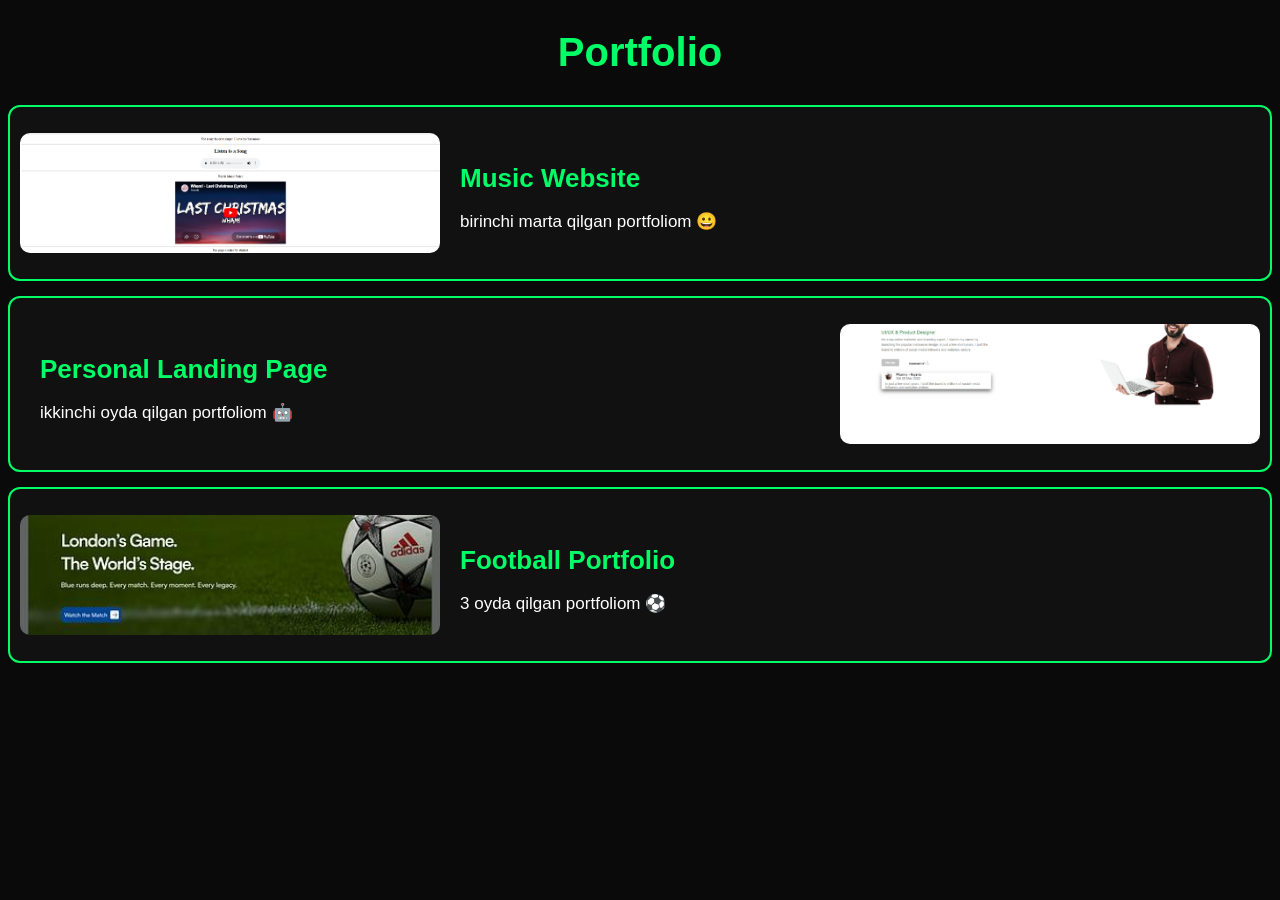
==== loyiha.html @ a5a1bb77 "first commit" ====
<!DOCTYPE html>
<html lang="en">
<head>
    <meta charset="UTF-8">
    <meta name="viewport" content="width=device-width, initial-scale=1.0">
    <title>Document</title>
    <link rel="stylesheet" href="loyihala.css">
</head>
<body>
      <!-- PORTFOLIO -->

  <section id="portfolio">

    <h2 class="title">
      Portfolio
    </h2>

    <div class="portfolio-grid">

      <div class="card">

        <img src="./images/1.png" alt="project">

        <div class="card-content">

          <h3>Music Website</h3>

          <p>
            birinchi marta qilgan portfoliom 😀
          </p>

        </div>

      </div>

      <div class="card">

        <img src="./images/2.png" alt="project">

        <div class="card-content">

          <h3>Personal Landing Page</h3>

          <p>
            ikkinchi oyda qilgan portfoliom 🤖
          </p>

        </div>

      </div>

      <div class="card">

        <img src="./images/4loiha.jpg" alt="project">

        <div class="card-content">

          <h3>Football Portfolio</h3>

          <p>
            3 oyda qilgan portfoliom ⚽
          </p>

        </div>

      </div>

    </div>

  </section>
</body>
</html>
---- loyihala.css ----
body{
    background:#0a0a0a;
    color:white;
    font-family:Arial, sans-serif;
}

.portfolio{
    width:90%;
    margin:auto;
}

.title{
    text-align:center;
    color:#00ff66;
    font-size:40px;
    margin:30px 0;
}

.card{
    display:flex;
    align-items:center;
    margin:15px 0;
    padding:10px;
    background:#111;
    border:2px solid #00ff66;
    border-radius:12px;
    animation:pastga 0.8s ease;
}

.card:nth-child(even){
    flex-direction:row-reverse;
}

.card img{
    width:35%;
    height:120px;
    object-fit:cover;
    border-radius:10px;
}

.card-content{
    width:65%;
    padding:20px;
}

.card-content h3{
    font-size:26px;
    color:#00ff66;
    margin-bottom:8px;
}

.card-content p{
    font-size:17px;
}

@keyframes pastga{
    from{
        opacity:0;
        transform:translateY(-50px);
    }
    to{
        opacity:1;
        transform:translateY(0);
    }
}
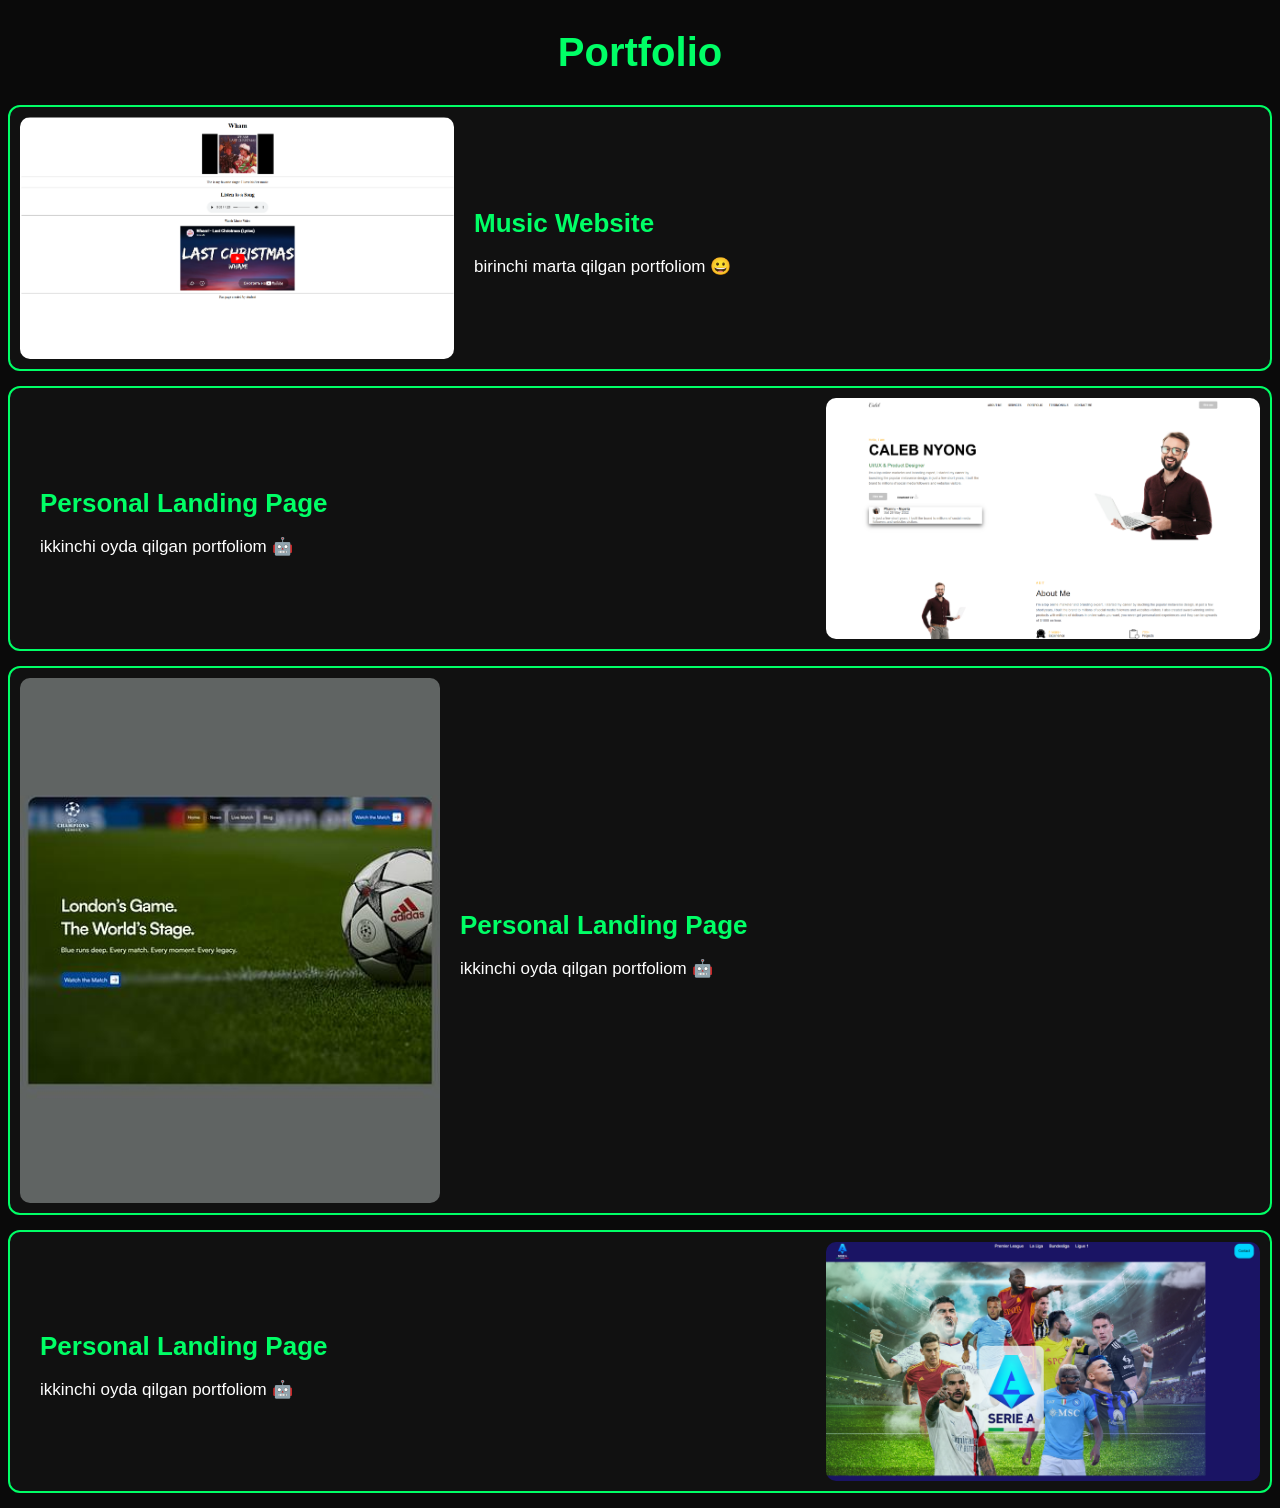
==== commit 98bbb170: "fitst commit" ====
--- a/loyiha.html
+++ b/loyiha.html
@@ -15,10 +15,10 @@
       Portfolio
     </h2>
 
-    <div class="portfolio-grid">
+    <div class="gridportfolio">
 
       <div class="card">
-
+      
         <img src="./images/1.png" alt="project">
 
         <div class="card-content">
@@ -48,23 +48,40 @@
         </div>
 
       </div>
-
       <div class="card">
 
-        <img src="./images/4loiha.jpg" alt="project">
+        <img src="images/4loiha.jpg" alt="project">
 
         <div class="card-content">
 
-          <h3>Football Portfolio</h3>
+          <h3>Personal Landing Page</h3>
 
           <p>
-            3 oyda qilgan portfoliom ⚽
+            ikkinchi oyda qilgan portfoliom 🤖
+          </p>
+
+        </div>
+
+      </div>
+            <div class="card">
+
+        <img src="./images/5loyihga.png" alt="project">
+
+        <div class="card-content">
+
+          <h3>Personal Landing Page</h3>
+
+          <p>
+            ikkinchi oyda qilgan portfoliom 🤖
           </p>
 
         </div>
 
       </div>
 
+
+      
+
     </div>
 
   </section>
--- a/loyihala.css
+++ b/loyihala.css
@@ -33,7 +33,7 @@
 
 .card img{
     width:35%;
-    height:120px;
+    height: 100%;
     object-fit:cover;
     border-radius:10px;
 }
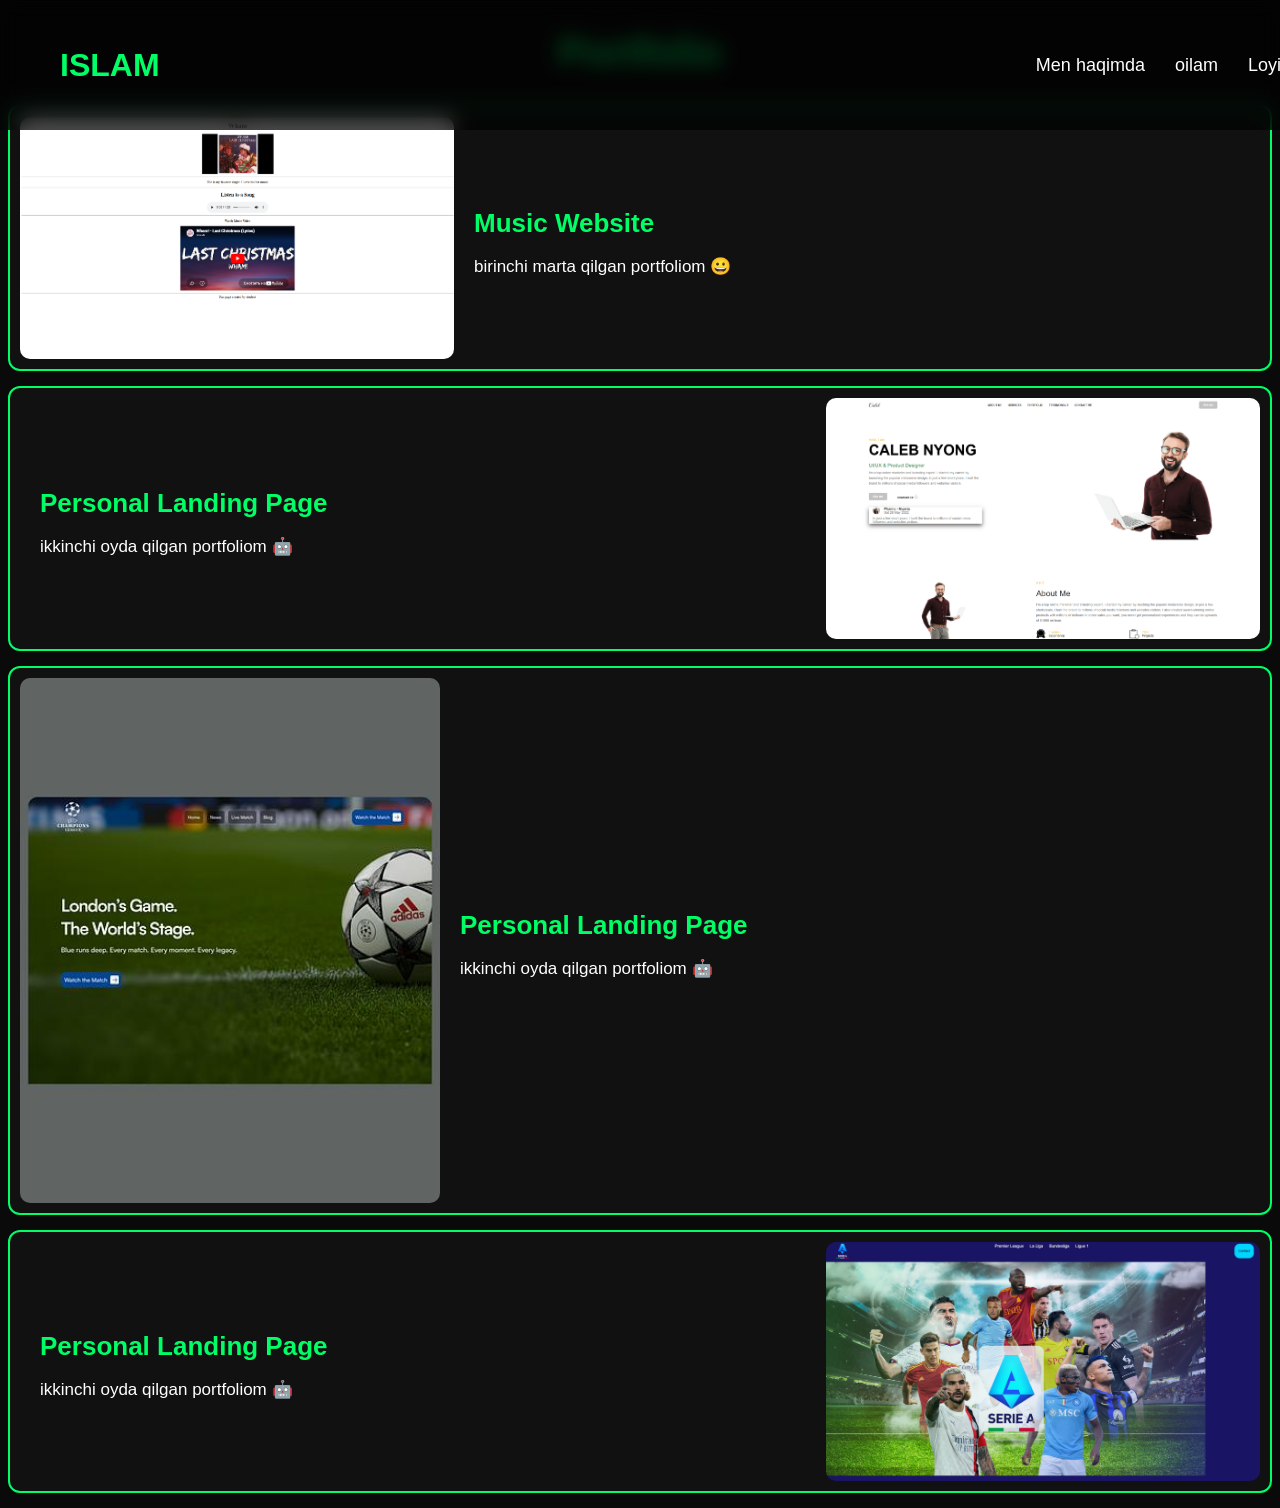
==== commit 2bc01b72: "first commit" ====
--- a/loyiha.html
+++ b/loyiha.html
@@ -7,6 +7,24 @@
     <link rel="stylesheet" href="loyihala.css">
 </head>
 <body>
+
+  <header>
+    <div class="logo">
+        <h2>ISLAM</h2>
+    </div>
+
+    <nav>
+        <ul>
+            <li><a href="index.html">Men haqimda</a></li>
+            <li><a href="oilam.html">oilam</a></li>
+            <li><a href="loyiha.html">Loyihalarim</a></li>
+
+        </ul>
+    </nav>
+</header>
+
+
+
       <!-- PORTFOLIO -->
 
   <section id="portfolio">
--- a/loyihala.css
+++ b/loyihala.css
@@ -7,6 +7,44 @@
 .portfolio{
     width:90%;
     margin:auto;
+}
+
+
+header{
+    position: fixed;
+    top: 0;
+    left: 0;
+    width: 100%;
+    padding: 20px 60px;
+    display: flex;
+    justify-content: space-between;
+    align-items: center;
+    background: rgba(0,0,0,0.7);
+    backdrop-filter: blur(10px);
+}
+
+
+.logo h2{
+    font-size: 32px;
+    color: #00ff66;
+}
+
+nav ul{
+    display: flex;
+    list-style: none;
+    gap: 30px;
+}
+
+nav ul li a{
+    text-decoration: none;
+    color: white;
+    font-size: 18px;
+    transition: 0.3s;
+}
+
+nav ul li a:hover{
+    color: #00ff00;
+    text-shadow: 0 0 10px #00ff00;
 }
 
 .title{
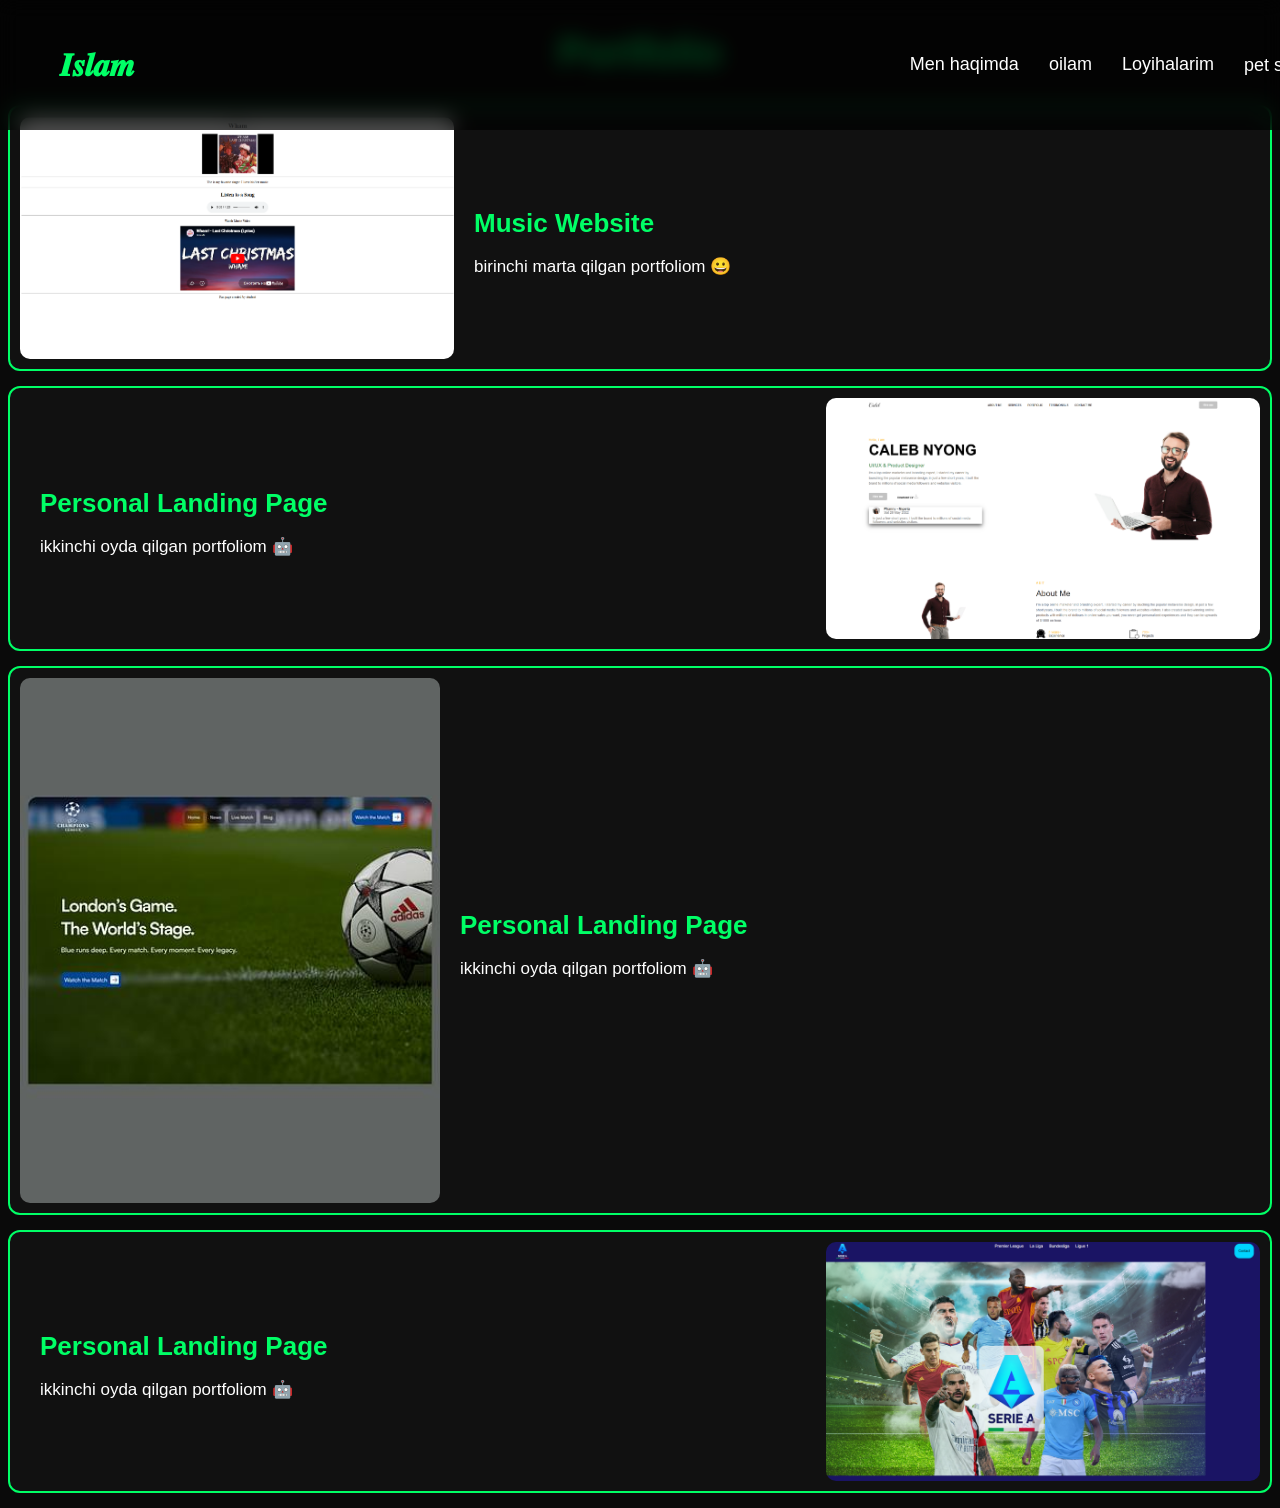
==== commit 8ae2dad2: "first commit" ====
--- a/loyiha.html
+++ b/loyiha.html
@@ -10,7 +10,7 @@
 
   <header>
     <div class="logo">
-        <h2>ISLAM</h2>
+        <h2>𝑰𝒔𝒍𝒂𝒎</h2>
     </div>
 
     <nav>
@@ -18,6 +18,7 @@
             <li><a href="index.html">Men haqimda</a></li>
             <li><a href="oilam.html">oilam</a></li>
             <li><a href="loyiha.html">Loyihalarim</a></li>
+           <li><a href="https://pet-shop1789.netlify.app/">pet shop 🐱</a></li>
 
         </ul>
     </nav>
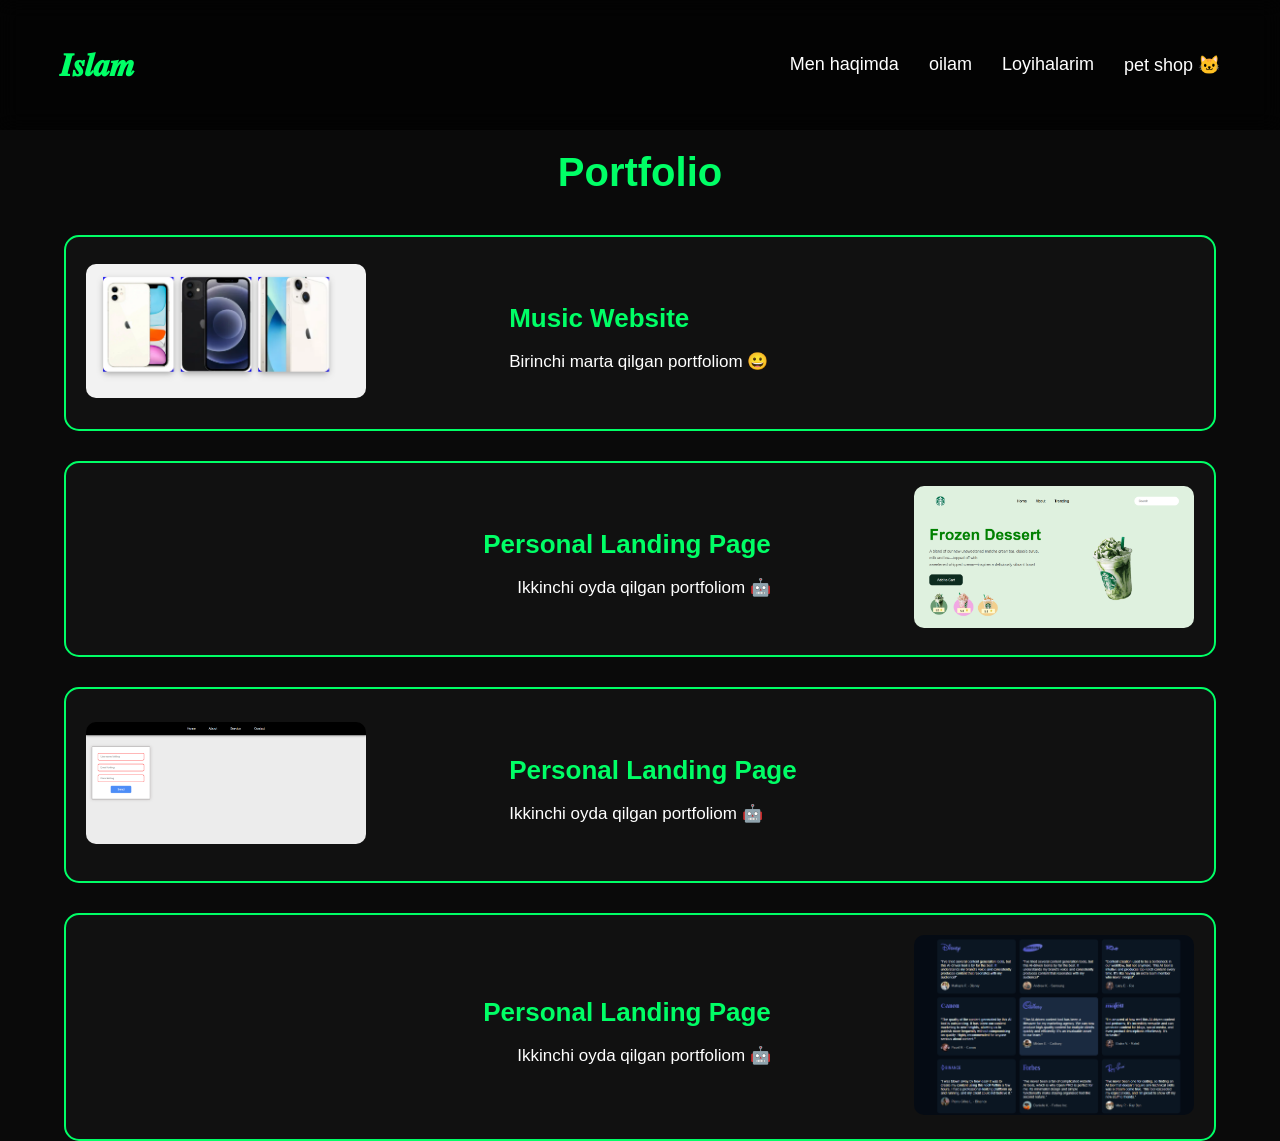
==== commit f1023745: "Portfolio yangilandi" ====
--- a/loyiha.html
+++ b/loyiha.html
@@ -12,13 +12,12 @@
     <div class="logo">
         <h2>𝑰𝒔𝒍𝒂𝒎</h2>
     </div>
-
     <nav>
         <ul>
             <li><a href="index.html">Men haqimda</a></li>
             <li><a href="oilam.html">oilam</a></li>
             <li><a href="loyiha.html">Loyihalarim</a></li>
-           <li><a href="https://pet-shop1789.netlify.app/">pet shop 🐱</a></li>
+            <li><a href="https://pet-shop1789.netlify.app/">pet shop 🐱</a></li>
 
         </ul>
     </nav>
@@ -30,79 +29,58 @@
 
   <section id="portfolio">
 
-    <h2 class="title">
-      Portfolio
-    </h2>
+    <h2 class="title">Portfolio</h2>
 
     <div class="gridportfolio">
 
-      <div class="card">
-      
-        <img src="./images/1.png" alt="project">
+        <!-- 1-card -->
+        <div class="card">
+            <a href="https://loyiha-ishi-1.netlify.app/">
+                <img src="./images/iphoon1.png" alt="project">
+            </a>
 
-        <div class="card-content">
-
-          <h3>Music Website</h3>
-
-          <p>
-            birinchi marta qilgan portfoliom 😀
-          </p>
-
+            <div class="card-content">
+                <h3>Music Website</h3>
+                <p>Birinchi marta qilgan portfoliom 😀</p>
+            </div>
         </div>
 
-      </div>
+        <!-- 2-card -->
+        <div class="card">
+            <a href="https://islam8989.netlify.app/">
+                <img src="./images/images2.png" alt="project">
+            </a>
 
-      <div class="card">
-
-        <img src="./images/2.png" alt="project">
-
-        <div class="card-content">
-
-          <h3>Personal Landing Page</h3>
-
-          <p>
-            ikkinchi oyda qilgan portfoliom 🤖
-          </p>
-
+            <div class="card-content">
+                <h3>Personal Landing Page</h3>
+                <p>Ikkinchi oyda qilgan portfoliom 🤖</p>
+            </div>
         </div>
 
-      </div>
-      <div class="card">
+        <!-- 3-card -->
+        <div class="card">
+            <a href="https://islam-ff.netlify.app/">
+                <img src="./images/img2.png" alt="project">
+            </a>
 
-        <img src="images/4loiha.jpg" alt="project">
-
-        <div class="card-content">
-
-          <h3>Personal Landing Page</h3>
-
-          <p>
-            ikkinchi oyda qilgan portfoliom 🤖
-          </p>
-
+            <div class="card-content">
+                <h3>Personal Landing Page</h3>
+                <p>Ikkinchi oyda qilgan portfoliom 🤖</p>
+            </div>
         </div>
 
-      </div>
-            <div class="card">
+        <!-- 4-card -->
+        <div class="card">
+            <a href="https://extraordinary-monstera-470528.netlify.app/">
+                <img src="./images/exe34.png" alt="project">
+            </a>
 
-        <img src="./images/5loyihga.png" alt="project">
-
-        <div class="card-content">
-
-          <h3>Personal Landing Page</h3>
-
-          <p>
-            ikkinchi oyda qilgan portfoliom 🤖
-          </p>
-
+            <div class="card-content">
+                <h3>Personal Landing Page</h3>
+                <p>Ikkinchi oyda qilgan portfoliom 🤖</p>
+            </div>
         </div>
-
-      </div>
-
-
-      
 
     </div>
 
-  </section>
-</body>
-</html>+</section>
--- a/loyihala.css
+++ b/loyihala.css
@@ -1,68 +1,73 @@
 body{
     background:#0a0a0a;
     color:white;
-    font-family:Arial, sans-serif;
+    font-family:Arial,sans-serif;
+    margin:0;
+    padding:0;
 }
 
-.portfolio{
-    width:90%;
-    margin:auto;
+header{
+    position:fixed;
+    top:0;
+    left:0;
+    width:100%;
+    padding:20px 60px;
+    display:flex;
+    justify-content:space-between;
+    align-items:center;
+    background:rgba(0,0,0,0.7);
+    backdrop-filter:blur(10px);
+    z-index:1000;
+    box-sizing:border-box;
 }
 
-
-header{
-    position: fixed;
-    top: 0;
-    left: 0;
-    width: 100%;
-    padding: 20px 60px;
-    display: flex;
-    justify-content: space-between;
-    align-items: center;
-    background: rgba(0,0,0,0.7);
-    backdrop-filter: blur(10px);
-}
-
-
 .logo h2{
-    font-size: 32px;
-    color: #00ff66;
+    font-size:32px;
+    color:#00ff66;
 }
 
 nav ul{
-    display: flex;
-    list-style: none;
-    gap: 30px;
+    display:flex;
+    list-style:none;
+    gap:30px;
 }
 
 nav ul li a{
-    text-decoration: none;
-    color: white;
-    font-size: 18px;
-    transition: 0.3s;
+    text-decoration:none;
+    color:white;
+    font-size:18px;
+    transition:0.3s;
 }
 
 nav ul li a:hover{
-    color: #00ff00;
-    text-shadow: 0 0 10px #00ff00;
+    color:#00ff00;
+    text-shadow:0 0 10px #00ff00;
 }
 
 .title{
     text-align:center;
     color:#00ff66;
     font-size:40px;
-    margin:30px 0;
+    margin-top:150px;
+    margin-bottom:40px;
+}
+
+.gridportfolio{
+    width:90%;
+    margin:auto;
+    display:flex;
+    flex-direction:column;
+    gap:30px;
 }
 
 .card{
     display:flex;
+    justify-content:space-between;
     align-items:center;
-    margin:15px 0;
-    padding:10px;
+    border:2px solid #00ff66;
+    border-radius:15px;
+    padding:20px;
     background:#111;
-    border:2px solid #00ff66;
-    border-radius:12px;
-    animation:pastga 0.8s ease;
 }
 
 .card:nth-child(even){
@@ -70,15 +75,23 @@
 }
 
 .card img{
-    width:35%;
-    height: 100%;
-    object-fit:cover;
+    width:280px;
     border-radius:10px;
 }
 
 .card-content{
-    width:65%;
-    padding:20px;
+    width:60%;
+padding: 20px;
+}
+
+.card:nth-child(odd) .card-content{
+    text-align:left;
+    align-items:flex-start;
+}
+
+.card:nth-child(even) .card-content{
+    text-align:right;
+    align-items:flex-end;
 }
 
 .card-content h3{
@@ -91,13 +104,22 @@
     font-size:17px;
 }
 
-@keyframes pastga{
-    from{
-        opacity:0;
-        transform:translateY(-50px);
+@media(max-width:768px){
+    .card,
+    .card:nth-child(even){
+        flex-direction:column;
+        text-align:center;
     }
-    to{
-        opacity:1;
-        transform:translateY(0);
+
+    .card-content{
+        width:100%;
+        align-items:center !important;
+        text-align:center !important;
+    }
+
+    .card img{
+        width:100%;
+        max-width:300px;
+        margin-bottom:20px;
     }
 }
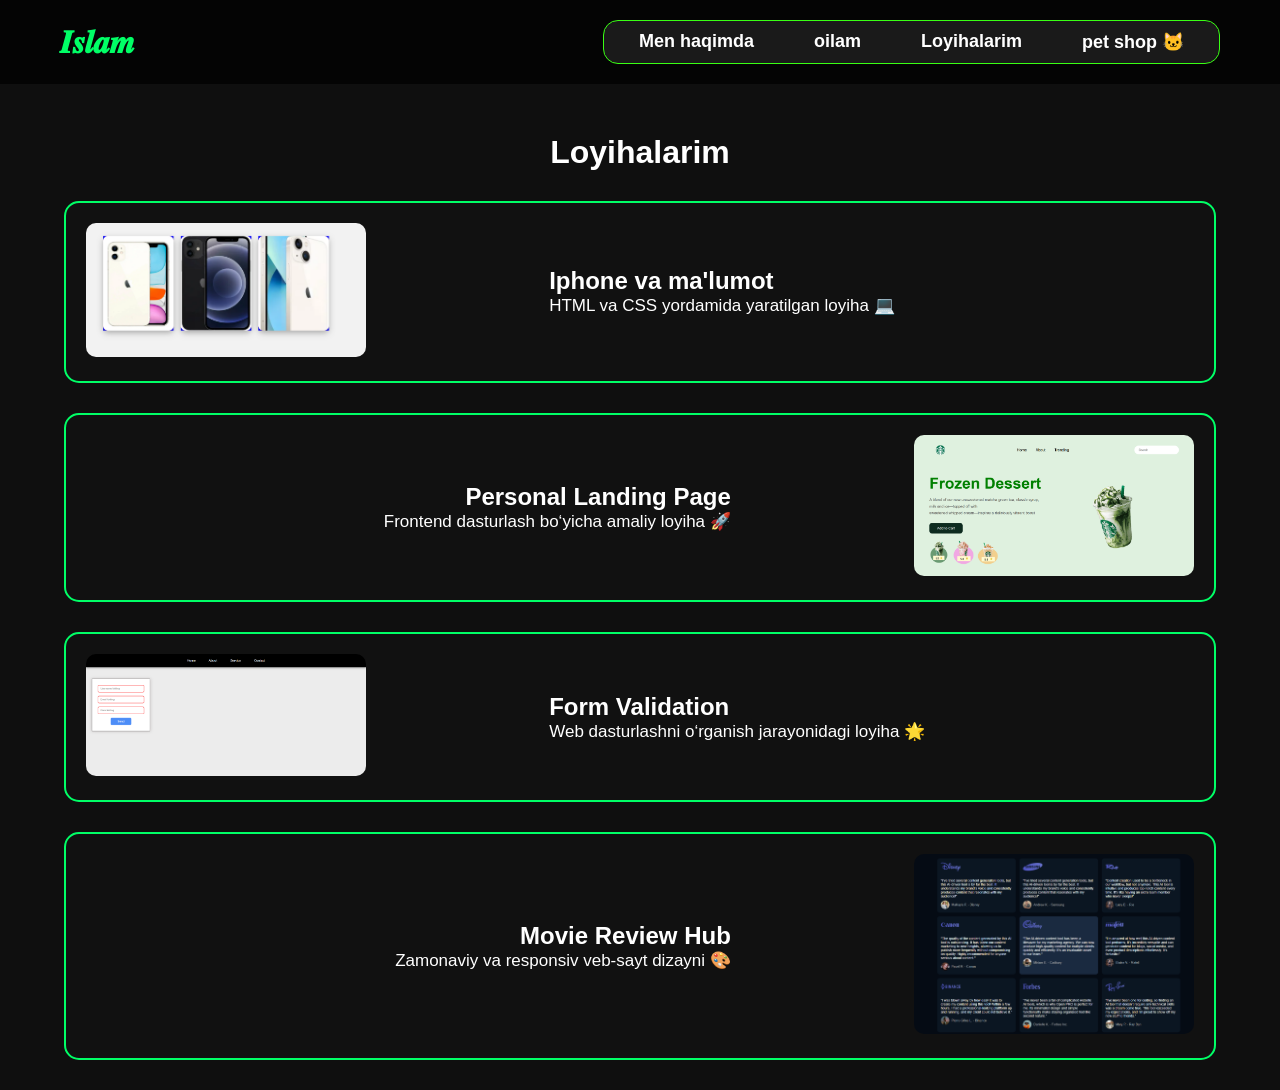
==== commit d8712de2: "first commit" ====
--- a/loyiha.html
+++ b/loyiha.html
@@ -29,7 +29,7 @@
 
   <section id="portfolio">
 
-    <h2 class="title">Portfolio</h2>
+    <h2 class="title">Loyihalarim</h2>
 
     <div class="gridportfolio">
 
@@ -40,8 +40,8 @@
             </a>
 
             <div class="card-content">
-                <h3>Music Website</h3>
-                <p>Birinchi marta qilgan portfoliom 😀</p>
+              <h2>Iphone va ma'lumot</h2>
+              <p>HTML va CSS yordamida yaratilgan loyiha 💻</p>
             </div>
         </div>
 
@@ -52,8 +52,8 @@
             </a>
 
             <div class="card-content">
-                <h3>Personal Landing Page</h3>
-                <p>Ikkinchi oyda qilgan portfoliom 🤖</p>
+                 <h2>Personal Landing Page</h2>
+                 <p>Frontend dasturlash bo‘yicha amaliy loyiha 🚀</p>
             </div>
         </div>
 
@@ -64,8 +64,8 @@
             </a>
 
             <div class="card-content">
-                <h3>Personal Landing Page</h3>
-                <p>Ikkinchi oyda qilgan portfoliom 🤖</p>
+               <h2>Form Validation</h2>
+                <p>Web dasturlashni o‘rganish jarayonidagi loyiha 🌟</p>
             </div>
         </div>
 
@@ -76,8 +76,8 @@
             </a>
 
             <div class="card-content">
-                <h3>Personal Landing Page</h3>
-                <p>Ikkinchi oyda qilgan portfoliom 🤖</p>
+                <h2>Movie Review Hub</h2>
+                <p>Zamonaviy va responsiv veb-sayt dizayni 🎨</p>
             </div>
         </div>
 
--- a/loyihala.css
+++ b/loyihala.css
@@ -1,75 +1,112 @@
-body{
-    background:#0a0a0a;
-    color:white;
-    font-family:Arial,sans-serif;
-    margin:0;
-    padding:0;
+*{
+    margin: 0;
+    padding: 0;
+    box-sizing: border-box;
+    scroll-behavior: smooth;
 }
 
-header{
-    position:fixed;
-    top:0;
-    left:0;
-    width:100%;
-    padding:20px 60px;
-    display:flex;
-    justify-content:space-between;
-    align-items:center;
-    background:rgba(0,0,0,0.7);
-    backdrop-filter:blur(10px);
-    z-index:1000;
-    box-sizing:border-box;
+body{
+    background: #0f0f0f;
+    color: white;
+    font-family: Arial, sans-serif;
 }
 
-.logo h2{
-    font-size:32px;
-    color:#00ff66;
+/* NAVBAR */
+
+header{
+    position: sticky;
+    top: 0;
+    left: 0;
+    width: 100%;
+    padding: 20px 60px;
+    display: flex;
+    justify-content: space-between;
+    align-items: center;
+    background: rgba(0,0,0,0.7);
+    backdrop-filter: blur(10px);
+    z-index: 10;
 }
 
+
+
+.logo h2{
+    font-size: 32px;
+    color: #00ff66;
+}
+
+
 nav ul{
-    display:flex;
-    list-style:none;
-    gap:30px;
+    display: flex;
+    list-style: none;
+    gap: 30px;
 }
 
 nav ul li a{
-    text-decoration:none;
-    color:white;
-    font-size:18px;
-    transition:0.3s;
+    text-decoration: none;
+    color: white;
+    font-size: 18px;
+    transition: 0.3s;
 }
 
 nav ul li a:hover{
-    color:#00ff00;
-    text-shadow:0 0 10px #00ff00;
+    color: #00ff00;
+    text-shadow: 0 0 10px #00ff00;
 }
 
+
+.logo{
+    font-size:32px;
+    font-weight:bold;
+    color:#39ff14;
+}
+
+nav{
+    background:#1a1a1a;
+    padding:10px 20px;
+    border-radius:15px;
+    border:1px solid #39ff14;
+}
+
+nav a{
+    text-decoration:none;
+    color:white;
+    margin:0 15px;
+    font-weight:bold;
+}
 .title{
-    text-align:center;
-    color:#00ff66;
-    font-size:40px;
-    margin-top:150px;
-    margin-bottom:40px;
+    font-size: 32px;
+    text-align: center;
+    margin: 30px 0px;
+}
+
+
+.active{
+    background:#39ff14;
+    color:black;
+    padding:8px 15px;
+    border-radius:15px;
+}
+#portfolio{
+    margin-top: 50px;
 }
 
 .gridportfolio{
     width:90%;
-    margin:auto;
+    margin:30px auto;
     display:flex;
     flex-direction:column;
     gap:30px;
 }
 
-.card{
-    display:flex;
-    justify-content:space-between;
-    align-items:center;
-    border:2px solid #00ff66;
-    border-radius:15px;
-    padding:20px;
-    background:#111;
+.card {
+    display: flex;
+    align-items: center;
+    justify-content: space-between;
+    padding: 20px;
+    border: 2px solid #00ff66;
+    border-radius: 15px;
+    background: #111;
 }
-
 .card:nth-child(even){
     flex-direction:row-reverse;
 }
